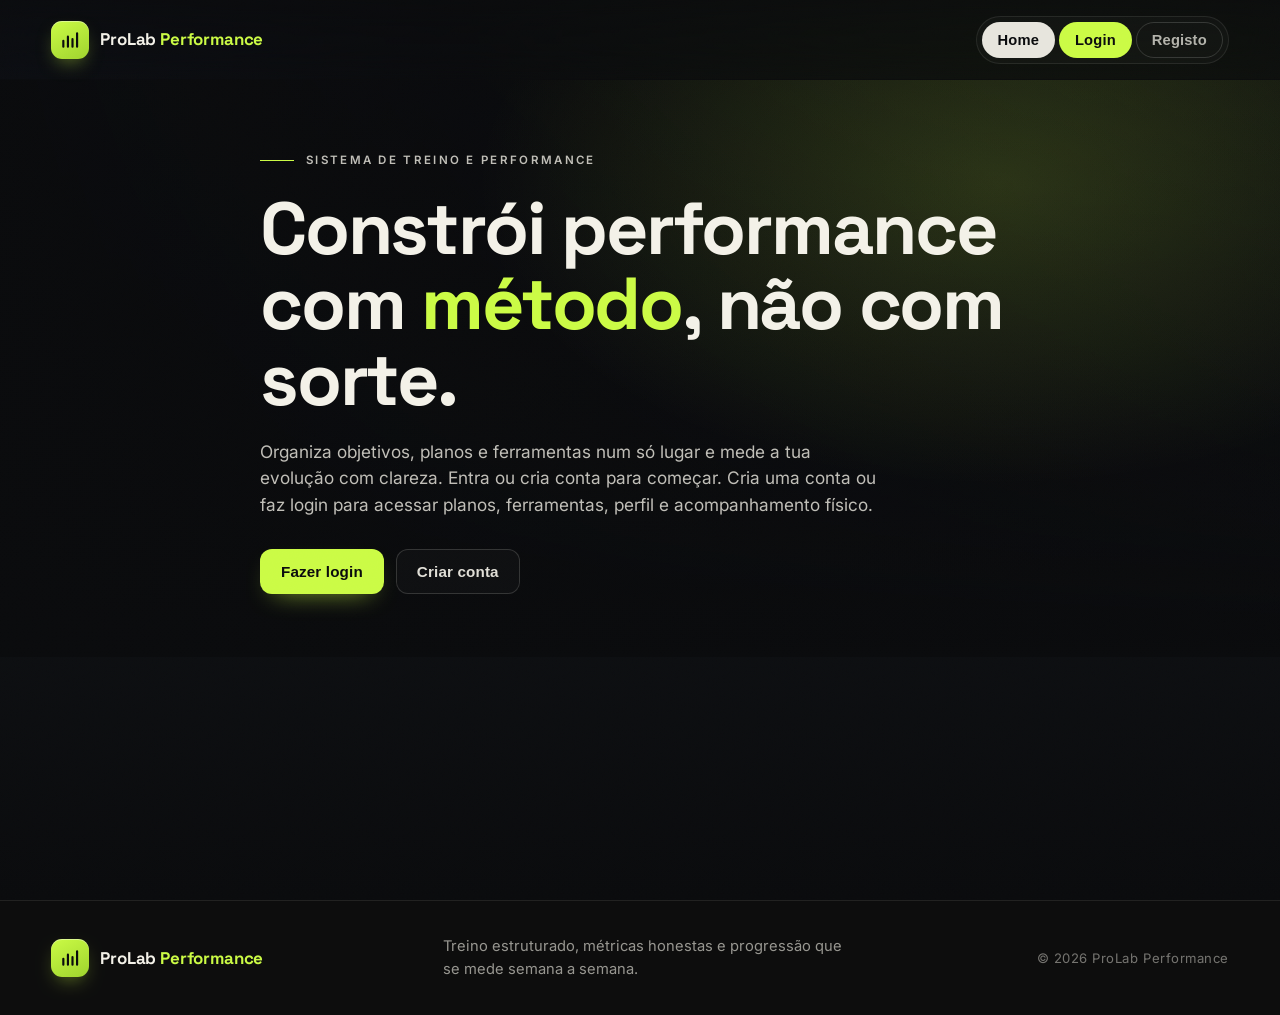
==== index.html @ 098d2c2e "Merge pull request #1 from joao-hollanda/main Novo Front" ====
<!DOCTYPE html>
<html lang="pt-PT">
<head>
  <meta charset="UTF-8" />
  <meta name="viewport" content="width=device-width, initial-scale=1.0" />

  <meta name="color-scheme" content="dark" />
  <meta name="theme-color" content="#0A0B0D" />
  <meta name="description" content="ProLab Performance — planos de treino, ferramentas e acompanhamento de performance." />
  <title>ProLab Performance</title>

  <!-- Google Fonts (Space Grotesk + Inter) -->
  <link rel="preconnect" href="https://fonts.googleapis.com" />
  <link rel="preconnect" href="https://fonts.gstatic.com" crossorigin />
  <link href="https://fonts.googleapis.com/css2?family=Inter:wght@400;500;600;700&family=Space+Grotesk:wght@400;500;600;700&display=swap" rel="stylesheet" />

  <link rel="stylesheet" href="style.css" />
</head>

<body class="logged-out">
  <a class="skip-link" href="#main">Saltar para o conteúdo</a>

  <header class="site-header" id="topo">
    <div class="container header-inner">
      <a class="brand" href="#home" aria-label="ProLab Performance">
        <span class="brand-mark" aria-hidden="true">
          <svg viewBox="0 0 24 24" fill="none" xmlns="http://www.w3.org/2000/svg">
            <path d="M4 20V13M9.5 20V8M15 20v-9M20.5 20V4" stroke="currentColor" stroke-width="2.6" stroke-linecap="round"/>
          </svg>
        </span>
        <span class="brand-text">ProLab <span>Performance</span></span>
      </a>

      <nav class="primary-nav" aria-label="Navegação principal">
        <button
          id="navToggle"
          class="nav-toggle"
          type="button"
          aria-controls="navMenu"
          aria-expanded="false"       
          aria-label="Abrir menu"
          data-ripple
        >
          <span class="nav-toggle-lines" aria-hidden="true"></span>
        </button>

        <div id="navMenu" class="nav-menu">
<!-- ARIA Tabs -->
<div class="tabs" role="tablist" aria-label="Abas do site">
  <button
    class="tab-btn"
    role="tab"
    id="tab-home"
    aria-controls="panel-home"
    aria-selected="true"
    tabindex="0"
    data-tab="home"
    data-ripple
  >
    Home
  </button>

  <button
    class="tab-btn"
    role="tab"
    id="tab-planos"
    aria-controls="panel-planos"
    aria-selected="false"
    tabindex="-1"
    data-tab="planos"
    data-ripple
  >
    Planos
  </button>

  <button
    class="tab-btn"
    role="tab"
    id="tab-ferramentas"
    aria-controls="panel-ferramentas"
    aria-selected="false"
    tabindex="-1"
    data-tab="ferramentas"
    data-ripple
  >
    Ferramentas
  </button>

  <button
    class="tab-btn"
    role="tab"
    id="tab-perfil"
    aria-controls="panel-perfil"
    aria-selected="false"
    tabindex="-1"
    data-tab="perfil"
    data-ripple
  >
    Perfil
  </button>

  <button class="tab-btn" type="button" id="openLogin" data-ripple>
    Login
  </button>

  <button class="tab-btn" type="button" id="openRegister" data-ripple>
    Registo
  </button>

  <button class="tab-btn" type="button" id="logoutButton" hidden data-ripple>
    Sair
  </button>
</div>
      </nav>
    </div>

    <div id="navBackdrop" class="nav-backdrop" aria-hidden="true"></div>
  </header>

  <main id="main">
    <!-- TAB: HOME -->
    <section
      id="panel-home"
      class="tabpanel"
      role="tabpanel"
      aria-labelledby="tab-home"
      data-tabpanel="home"
    >
      <nav class="panel-nav container" aria-label="Atalhos da aba Home" data-reveal data-delay="0">
        <a class="panel-link" href="#home-hero" data-subnav-link>Hero</a>
        <a class="panel-link" href="#home-objectivos" data-subnav-link>Objetivos</a>
      </nav>

      <section id="home-hero" class="hero" data-section>
        <div class="container hero-inner" data-reveal data-delay="0">
          <p class="kicker">Sistema de treino e performance</p>

          <h1 class="hero-title">
            Constrói performance com <span class="accent">método</span>, não com sorte.
          </h1>

<p class="hero-subtitle guest-only">
  Organiza objetivos, planos e ferramentas num só lugar e mede a tua evolução com clareza.
  Entra ou cria conta para começar.
</p>

<div class="hero-actions guest-only">
  <button class="btn btn-primary" type="button" data-open-login data-ripple>
    Fazer login
  </button>
  <button class="btn btn-ghost" type="button" data-open-register data-ripple>
    Criar conta
  </button>
</div>

<p class="hero-subtitle auth-only">
  Escolhe um objetivo, ajusta o nível do plano e acompanha a tua evolução com as ferramentas certas —
  semana após semana.
</p>

<div class="hero-actions auth-only">
  <button class="btn btn-primary" type="button" data-open-tab="planos" data-ripple>
    Ver planos
  </button>
  <button class="btn btn-ghost" type="button" data-open-tab="ferramentas" data-ripple>
    Abrir ferramentas
  </button>
</div>

<div class="hero-metrics auth-only" aria-label="Indicadores" data-reveal data-delay="140">
            <div class="metric">
              <span class="metric-value">4</span>
              <span class="metric-label">Abas</span>
            </div>
            <div class="metric">
              <span class="metric-value">4</span>
              <span class="metric-label">Objetivos</span>
            </div>
            <div class="metric">
              <span class="metric-value">3</span>
              <span class="metric-label">Níveis</span>
            </div>
          </div>
        </div>
      </section>

      <section id="home-objectivos" class="section" data-section>
        <div class="container">
          <header class="section-header" data-reveal data-delay="0">
            <p class="section-kicker">OBJETIVOS</p>
            <h2>Escolhe o teu objetivo</h2>
            <p class="section-subtitle">
              A seleção atualiza o plano recomendado na aba <strong>Planos</strong> e fica guardada.
            </p>
          </header>

          <div
            id="objectiveGroup"
            class="objective-grid"
            role="radiogroup"
            aria-label="Objetivo de treino"
          >
            <button
              class="objective-card"
              type="button"
              role="radio"
              aria-checked="false"
              tabindex="0"
              data-objective="hipertrofia"
              data-reveal
              data-delay="0"
              data-ripple
            >
              <span class="objective-emoji" aria-hidden="true">
                <svg viewBox="0 0 24 24" fill="none" xmlns="http://www.w3.org/2000/svg">
                  <path d="M6.5 9v6M4 10.5v3M17.5 9v6M20 10.5v3M6.5 12h11" stroke="currentColor" stroke-width="1.8" stroke-linecap="round" stroke-linejoin="round"/>
                </svg>
              </span>
              <span class="objective-title">Hipertrofia</span>
              <span class="objective-desc">Ganho de massa, volume e progressão.</span>
            </button>

            <button
              class="objective-card"
              type="button"
              role="radio"
              aria-checked="false"
              tabindex="-1"
              data-objective="emagrecimento"
              data-reveal
              data-delay="80"
              data-ripple
            >
              <span class="objective-emoji" aria-hidden="true">
                <svg viewBox="0 0 24 24" fill="none" xmlns="http://www.w3.org/2000/svg">
                  <path d="M12 3c.7 2.6-.9 4-2.2 5.3C8.3 9.7 7 11.2 7 13.6A5 5 0 0 0 17 14c0-2-1-3.6-2-5 .4 1-.5 2-1.4 2.2.8-2 .2-5.2-1.6-8.2Z" stroke="currentColor" stroke-width="1.7" stroke-linecap="round" stroke-linejoin="round"/>
                </svg>
              </span>
              <span class="objective-title">Emagrecimento</span>
              <span class="objective-desc">Força + condicionamento + consistência.</span>
            </button>

            <button
              class="objective-card"
              type="button"
              role="radio"
              aria-checked="false"
              tabindex="-1"
              data-objective="resistencia"
              data-reveal
              data-delay="160"
              data-ripple
            >
              <span class="objective-emoji" aria-hidden="true">
                <svg viewBox="0 0 24 24" fill="none" xmlns="http://www.w3.org/2000/svg">
                  <path d="M3 12h4l2-5 4 10 2-5h6" stroke="currentColor" stroke-width="1.8" stroke-linecap="round" stroke-linejoin="round"/>
                </svg>
              </span>
              <span class="objective-title">Resistência</span>
              <span class="objective-desc">Base aeróbica e intervalos controlados.</span>
            </button>

            <button
              class="objective-card"
              type="button"
              role="radio"
              aria-checked="false"
              tabindex="-1"
              data-objective="forca"
              data-reveal
              data-delay="240"
              data-ripple
            >
              <span class="objective-emoji" aria-hidden="true">
                <svg viewBox="0 0 24 24" fill="none" xmlns="http://www.w3.org/2000/svg">
                  <path d="M13 2 4 14h7l-1 8 9-12h-7l1-8Z" stroke="currentColor" stroke-width="1.7" stroke-linecap="round" stroke-linejoin="round"/>
                </svg>
              </span>
              <span class="objective-title">Força</span>
              <span class="objective-desc">Cargas altas, técnica e descanso.</span>
            </button>
          </div>
        </div>
      </section>
    </section>

    <!-- TAB: PLANOS -->
    <section
      id="panel-planos"
      class="tabpanel"
      role="tabpanel"
      aria-labelledby="tab-planos"
      data-tabpanel="planos"
      hidden
    >
      <nav class="panel-nav container" aria-label="Atalhos da aba Planos" data-reveal data-delay="0">
        <a class="panel-link" href="#planos-plano" data-subnav-link>Plano</a>
        <a class="panel-link" href="#planos-rotina" data-subnav-link>Rotina</a>
        <a class="panel-link" href="#planos-exportar" data-subnav-link>Exportar</a>
      </nav>

      <section class="section" id="planos-plano" data-section>
        <div class="container">
          <header class="section-header" data-reveal data-delay="0">
            <p class="section-kicker">PLANOS</p>
            <h2>Plano recomendado</h2>
            <p class="section-subtitle">
              Escolhe o nível e vê a rotina semanal. O objetivo vem da aba <strong>Home</strong>.
            </p>
          </header>

          <div class="plan-controls" data-reveal data-delay="80">
            <div class="segmented" role="radiogroup" aria-label="Nível do plano" id="levelGroup">
              <button class="seg-btn" type="button" role="radio" aria-checked="true" tabindex="0" data-level="iniciante" data-ripple>
                Iniciante
              </button>
              <button class="seg-btn" type="button" role="radio" aria-checked="false" tabindex="-1" data-level="intermedio" data-ripple>
                Intermédio
              </button>
              <button class="seg-btn" type="button" role="radio" aria-checked="false" tabindex="-1" data-level="avancado" data-ripple>
                Avançado
              </button>
            </div>

            <button class="btn btn-ghost" type="button" data-open-tab="home" data-scroll-to="#home-objectivos" data-ripple>
              Alterar objetivo
            </button>
          </div>

          <article id="planCard" class="plan-card" aria-live="polite" data-reveal data-delay="140">
            <div class="plan-empty">
              <p class="plan-empty-title">Ainda não escolheste um objetivo.</p>
              <p class="plan-empty-text">Vai à aba <strong>Home</strong>, seleciona um objetivo e volta aqui.</p>
            </div>
          </article>
        </div>
      </section>

      <section class="section section-alt" id="planos-rotina" data-section>
        <div class="container">
          <header class="section-header" data-reveal data-delay="0">
            <p class="section-kicker">ROTINA</p>
            <h2>Rotina semanal</h2>
            <p class="section-subtitle">
              Uma estrutura simples e consistente. Ajusta cargas/ritmo conforme o nível.
            </p>
          </header>

          <div class="table-wrap" data-reveal data-delay="80">
            <table class="routine-table" aria-label="Tabela de rotina semanal">
              <thead>
                <tr>
                  <th scope="col">Dia</th>
                  <th scope="col">Sessão</th>
                </tr>
              </thead>
              <tbody id="routineBody">
                <tr><td>—</td><td>Seleciona um objetivo para gerar a rotina.</td></tr>
              </tbody>
            </table>
          </div>
        </div>
      </section>

      <section class="section" id="planos-exportar" data-section>
        <div class="container">
          <header class="section-header" data-reveal data-delay="0">
            <p class="section-kicker">EXPORTAR</p>
            <h2>Imprimir / Exportar plano</h2>
            <p class="section-subtitle">
              Abre a vista de impressão com o plano e a rotina. (Funciona como “exportação” para PDF via browser.)
            </p>
          </header>

          <div class="export-actions" data-reveal data-delay="80">
            <button id="printPlan" class="btn btn-primary" type="button" data-ripple>
              Imprimir / Exportar
            </button>
            <p class="muted">
              Dica: no diálogo de impressão, escolhe “Guardar como PDF”.
            </p>
          </div>
        </div>
      </section>
    </section>

    <!-- TAB: FERRAMENTAS -->
    <section
      id="panel-ferramentas"
      class="tabpanel"
      role="tabpanel"
      aria-labelledby="tab-ferramentas"
      data-tabpanel="ferramentas"
      hidden
    >
      <nav class="panel-nav container" aria-label="Atalhos da aba Ferramentas" data-reveal data-delay="0">
        <a class="panel-link" href="#tools-imc" data-subnav-link>IMC</a>
        <a class="panel-link" href="#tools-hiit" data-subnav-link>HIIT</a>
        <a class="panel-link" href="#tools-checklist" data-subnav-link>Checklist</a>
        <a class="panel-link" href="#tools-quiz" data-subnav-link>Quiz</a>
      </nav>

      <section class="section" id="tools-imc" data-section>
        <div class="container">
          <header class="section-header" data-reveal data-delay="0">
            <p class="section-kicker">IMC</p>
            <h2>Calculadora de IMC</h2>
            <p class="section-subtitle">Aceita vírgula ou ponto. Validações incluídas e resultado com aria-live.</p>
          </header>

          <div class="tools-grid">
            <article class="tool-card" data-reveal data-delay="80">
              <form id="imcForm" class="form" novalidate>
                <div class="field">
                  <label for="peso">Peso (kg)</label>
                  <input id="peso" name="peso" type="text" inputmode="decimal" autocomplete="off" placeholder="Ex.: 72,5" />
                </div>

                <div class="field">
                  <label for="altura">Altura (m)</label>
                  <input id="altura" name="altura" type="text" inputmode="decimal" autocomplete="off" placeholder="Ex.: 1,75" />
                </div>

                <button class="btn btn-primary btn-full" type="submit" data-ripple>Calcular</button>
                <p id="resultado" class="result" role="status" aria-live="polite" aria-atomic="true"></p>
              </form>
            </article>

            <article class="tool-card tip-card" data-reveal data-delay="140">
              <h3>Nota rápida</h3>
              <p class="muted">
                O IMC é um indicador geral e não distingue massa muscular de gordura. Usa como referência, não como diagnóstico.
              </p>
              <button class="btn btn-ghost" type="button" data-open-tab="perfil" data-ripple>
                Guardar dados no Perfil
              </button>
            </article>
          </div>
        </div>
      </section>

      <section class="section section-alt" id="tools-hiit" data-section>
        <div class="container">
          <header class="section-header" data-reveal data-delay="0">
            <p class="section-kicker">HIIT</p>
            <h2>Temporizador HIIT</h2>
            <p class="section-subtitle">Ciclo de 30s em loop com progress ring SVG e Start/Pausa/Reset.</p>
          </header>

          <article class="tool-card timer-card" data-reveal data-delay="80">
            <div class="timer">
              <p id="timerPhase" class="timer-phase">Ciclo (30s)</p>

              <div
                id="timerRing"
                class="timer-ring"
                role="progressbar"
                aria-label="Tempo restante"
                aria-valuemin="0"
                aria-valuemax="30"
                aria-valuenow="30"
              >
                <svg class="timer-svg" viewBox="0 0 120 120" aria-hidden="true">
                  <circle class="timer-track" cx="60" cy="60" r="52"></circle>
                  <circle id="timerProgress" class="timer-progress" cx="60" cy="60" r="52"></circle>
                </svg>

                <div class="timer-center">
                  <span id="timerValue" class="timer-value">30</span>
                  <span class="timer-unit">s</span>
                </div>
              </div>

              <div class="timer-actions">
                <button id="timerStart" class="btn btn-primary" type="button" aria-pressed="false" data-ripple>Iniciar</button>
                <button id="timerReset" class="btn btn-ghost" type="button" data-ripple>Reset</button>
              </div>
            </div>
          </article>
        </div>
      </section>

      <section class="section" id="tools-checklist" data-section>
        <div class="container">
          <header class="section-header" data-reveal data-delay="0">
            <p class="section-kicker">CHECKLIST</p>
            <h2>Checklist semanal</h2>
            <p class="section-subtitle">Marca treinos concluídos. Guarda automaticamente (localStorage) por semana.</p>
          </header>

          <article class="tool-card" data-reveal data-delay="80">
            <div class="checklist-head">
              <div>
                <h3 class="h3">Semana</h3>
                <p class="muted" id="weekLabel">—</p>
              </div>
              <button id="resetChecklist" class="btn btn-ghost" type="button" data-ripple>Repor semana</button>
            </div>

            <div class="progress">
              <div class="progress-bar" id="checklistBar" style="width: 0%"></div>
            </div>
            <p class="muted" id="checklistMeta">0/7 concluídos</p>

            <div class="checklist" id="checklist"></div>
          </article>
        </div>
      </section>

      <section class="section section-alt" id="tools-quiz" data-section>
        <div class="container">
          <header class="section-header" data-reveal data-delay="0">
            <p class="section-kicker">QUIZ</p>
            <h2>Quiz rápido</h2>
            <p class="section-subtitle">3 perguntas com feedback imediato.</p>
          </header>

          <article class="tool-card" data-reveal data-delay="80">
            <div class="quiz-head">
              <p class="muted">Pontuação: <strong id="quizScore">0</strong>/3</p>
              <button id="resetQuiz" class="btn btn-ghost" type="button" data-ripple>Reiniciar</button>
            </div>

            <form id="quizForm" class="quiz" novalidate>
              <fieldset class="quiz-q" data-q="1" data-answer="b">
                <legend>1) Para hipertrofia, o mais importante é…</legend>
                <label class="opt"><input type="radio" name="q1" value="a" /> Treinar só cardio</label>
                <label class="opt"><input type="radio" name="q1" value="b" /> Progressão + volume consistente</label>
                <label class="opt"><input type="radio" name="q1" value="c" /> Cortar totalmente hidratos</label>
                <p class="feedback" aria-live="polite"></p>
              </fieldset>

              <fieldset class="quiz-q" data-q="2" data-answer="c">
                <legend>2) “Prefers-reduced-motion” serve para…</legend>
                <label class="opt"><input type="radio" name="q2" value="a" /> Aumentar FPS</label>
                <label class="opt"><input type="radio" name="q2" value="b" /> Guardar dados no browser</label>
                <label class="opt"><input type="radio" name="q2" value="c" /> Reduzir animações para utilizadores sensíveis a movimento</label>
                <p class="feedback" aria-live="polite"></p>
              </fieldset>

              <fieldset class="quiz-q" data-q="3" data-answer="a">
                <legend>3) Para calcular IMC precisamos de…</legend>
                <label class="opt"><input type="radio" name="q3" value="a" /> Peso e altura</label>
                <label class="opt"><input type="radio" name="q3" value="b" /> Idade e frequência cardíaca</label>
                <label class="opt"><input type="radio" name="q3" value="c" /> Passos diários</label>
                <p class="feedback" aria-live="polite"></p>
              </fieldset>
            </form>
          </article>
        </div>
      </section>
    </section>

    <!-- TAB: PERFIL -->
    <section
      id="panel-perfil"
      class="tabpanel"
      role="tabpanel"
      aria-labelledby="tab-perfil"
      data-tabpanel="perfil"
      hidden
    >
      <nav class="panel-nav container" aria-label="Atalhos da aba Perfil" data-reveal data-delay="0">
        <a class="panel-link" href="#perfil-dados" data-subnav-link>Dados</a>
        <a class="panel-link" href="#perfil-stats" data-subnav-link>Estatísticas</a>
      </nav>

      <section class="section" id="perfil-dados" data-section>
        <div class="container">
          <header class="section-header" data-reveal data-delay="0">
            <p class="section-kicker">PERFIL</p>
            <h2>Dados do utilizador</h2>
            <p class="section-subtitle">Guardado localmente no teu browser (localStorage).</p>
          </header>

          <div class="tools-grid">
            <article class="tool-card" data-reveal data-delay="80">
              <form id="profileForm" class="form" novalidate>
                <div class="field">
                  <label for="nome">Nome</label>
                  <input id="nome" name="nome" type="text" autocomplete="name" placeholder="Ex.: João" />
                </div>

                <div class="field">
                  <label for="idade">Idade</label>
                  <input id="idade" name="idade" type="number" inputmode="numeric" min="1" max="120" placeholder="Ex.: 17" />
                </div>

                <div class="field">
                  <label for="pesoPerfil">Peso (kg)</label>
                  <input id="pesoPerfil" name="pesoPerfil" type="text" inputmode="decimal" placeholder="Ex.: 72,5" />
                </div>

                <div class="field">
                  <label for="alturaPerfil">Altura (m)</label>
                  <input id="alturaPerfil" name="alturaPerfil" type="text" inputmode="decimal" placeholder="Ex.: 1,75" />
                </div>

                <button class="btn btn-primary btn-full" type="submit" data-ripple>Guardar perfil</button>
                <p class="muted" id="profileMsg" role="status" aria-live="polite"></p>
              </form>
            </article>

            <article class="tool-card" data-reveal data-delay="140">
              <h3>Atalhos</h3>
              <p class="muted">Depois de guardar, os valores preenchem automaticamente o IMC em Ferramentas.</p>
              <button class="btn btn-ghost" type="button" data-open-tab="ferramentas" data-scroll-to="#tools-imc" data-ripple>
                Ir para IMC
              </button>
              <button class="btn btn-ghost" type="button" data-open-tab="planos" data-ripple>
                Ver plano
              </button>
            </article>
          </div>
        </div>
      </section>

      <section class="section section-alt" id="perfil-stats" data-section>
        <div class="container">
          <header class="section-header" data-reveal data-delay="0">
            <p class="section-kicker">ESTATÍSTICAS</p>
            <h2>Resumo</h2>
            <p class="section-subtitle">IMC calculado a partir do Perfil + objetivo e nível atuais.</p>
          </header>

          <div class="stats-grid" data-reveal data-delay="80">
            <div class="stat-card">
              <p class="stat-label">IMC</p>
              <p class="stat-value" id="statIMC">—</p>
              <p class="muted" id="statIMCText">—</p>
            </div>

            <div class="stat-card">
              <p class="stat-label">Objetivo</p>
              <p class="stat-value" id="statObjetivo">—</p>
              <p class="muted">Selecionado na aba Home</p>
            </div>

            <div class="stat-card">
              <p class="stat-label">Nível do plano</p>
              <p class="stat-value" id="statNivel">—</p>
              <p class="muted">Definido na aba Planos</p>
            </div>
          </div>
        </div>
      </section>
    </section>
  </main>

  <footer class="site-footer">
    <div class="container footer-inner">
      <a class="brand" href="#home" aria-label="ProLab Performance">
        <span class="brand-mark" aria-hidden="true">
          <svg viewBox="0 0 24 24" fill="none" xmlns="http://www.w3.org/2000/svg">
            <path d="M4 20V13M9.5 20V8M15 20v-9M20.5 20V4" stroke="currentColor" stroke-width="2.6" stroke-linecap="round"/>
          </svg>
        </span>
        <span class="brand-text">ProLab <span>Performance</span></span>
      </a>
      <p class="footer-note">Treino estruturado, métricas honestas e progressão que se mede semana a semana.</p>
      <p class="footer-copy">© 2026 ProLab Performance</p>
    </div>
  </footer>

  <button id="topBtn" class="to-top" type="button" aria-label="Voltar ao topo" data-ripple>↑</button>
  <div id="toast" class="toast" role="status" aria-live="polite" aria-atomic="true"></div>

  <dialog id="loginDialog" class="auth-dialog">
  <form id="loginForm" class="form" method="dialog">
    <h2>Login</h2>

    <div class="field">
      <label for="loginEmail">E-mail</label>
      <input id="loginEmail" name="email" type="email" autocomplete="email" required />
    </div>

    <div class="field">
      <label for="loginPassword">Palavra-passe</label>
      <input id="loginPassword" name="password" type="password" autocomplete="current-password" required />
    </div>

    <button class="btn btn-primary btn-full" type="submit">Entrar</button>
    <button class="btn btn-ghost btn-full" type="button" data-close-dialog>Cancelar</button>

    <p id="loginMsg" class="muted" role="status" aria-live="polite"></p>
  </form>
</dialog>

<dialog id="registerDialog" class="auth-dialog">
  <form id="registerForm" class="form" method="dialog">
    <h2>Registo</h2>

    <div class="field">
      <label for="registerNome">Nome</label>
      <input id="registerNome" name="nome" type="text" autocomplete="name" required />
    </div>

    <div class="field">
      <label for="registerEmail">E-mail</label>
      <input id="registerEmail" name="email" type="email" autocomplete="email" required />
    </div>

    <div class="field">
      <label for="registerPassword">Palavra-passe</label>
      <input id="registerPassword" name="password" type="password" autocomplete="new-password" minlength="6" required />
    </div>

    <button class="btn btn-primary btn-full" type="submit">Criar conta</button>
    <button class="btn btn-ghost btn-full" type="button" data-close-dialog>Cancelar</button>

    <p id="registerMsg" class="muted" role="status" aria-live="polite"></p>
  </form>
</dialog>

  <noscript>
    <div class="noscript">Este site precisa de JavaScript para funcionar corretamente.</div>
  </noscript>

 <script src="script.js"></script>
<script src="auth-integration.js"></script></body>
</html>
---- style.css ----
/* ProLab Performance — sistema visual
   Carvão quente + off-white + acento "volt".
   Tipografia de display (Space Grotesk) para títulos, Inter para UI.
   Superfícies sólidas, hairlines, textura subtil. Sem glassmorphism em tudo.
*/

:root{
  /* Base */
  --ink:        #0A0B0D;
  --ink-2:      #0E1013;
  --surface:    #141619;
  --surface-2:  #181B1F;
  --elevated:   #1D2126;

  /* Texto */
  --paper:      #F3F1E8;
  --paper-rgb:  243,241,232;
  --muted:      #9BA0A6;
  --faint:      rgba(243,241,232,.06);

  /* Linhas */
  --line:       rgba(243,241,232,.09);
  --line-2:     rgba(243,241,232,.16);

  /* Acento */
  --accent:     #CBFB45;
  --accent-rgb: 203,251,69;
  --accent-deep:#9FD42E;
  --accent-soft:#E7FF9A;
  --danger:     #FF6B6B;
  --danger-rgb: 255,107,107;

  /* Raios */
  --r-xs: 8px;
  --r-sm: 12px;
  --r:    16px;
  --r-lg: 22px;
  --r-pill: 999px;

  /* Sombras (discretas, realistas) */
  --shadow1: 0 24px 60px -28px rgba(0,0,0,.7);
  --shadow2: 0 14px 34px -22px rgba(0,0,0,.6);

  --container: 1180px;
  --ease: cubic-bezier(.22,.85,.26,1);
  --header-h: 80px;

  --font-display: "Space Grotesk", "Inter", system-ui, sans-serif;
  --font-body: "Inter", system-ui, -apple-system, "Segoe UI", Roboto, Arial, sans-serif;
}

/* Base */
*{ box-sizing:border-box; }
html{ scroll-behavior:smooth; -webkit-text-size-adjust:100%; }

body{
  margin:0;
  font-family: var(--font-body);
  color: var(--paper);
  background:
    radial-gradient(1100px 620px at 82% -8%, rgba(var(--accent-rgb),.10), transparent 58%),
    radial-gradient(900px 600px at -6% 4%, rgba(120,150,255,.05), transparent 60%),
    linear-gradient(180deg, var(--ink), var(--ink-2) 60%, var(--ink));
  background-attachment: fixed;
  line-height:1.55;
  overflow-x:hidden;
  -webkit-font-smoothing:antialiased;
  text-rendering:optimizeLegibility;
}

/* Grão subtil para textura premium */
body::after{
  content:"";
  position:fixed;
  inset:0;
  z-index:9998;
  pointer-events:none;
  opacity:.04;
  mix-blend-mode:overlay;
  background-image:url("data:image/svg+xml,%3Csvg xmlns='http://www.w3.org/2000/svg' width='160' height='160'%3E%3Cfilter id='n'%3E%3CfeTurbulence type='fractalNoise' baseFrequency='0.8' numOctaves='2' stitchTiles='stitch'/%3E%3C/filter%3E%3Crect width='100%25' height='100%25' filter='url(%23n)'/%3E%3C/svg%3E");
}

a{ color:inherit; text-decoration:none; }
p{ margin:0; color:var(--muted); }
strong{ color: rgba(var(--paper-rgb),.96); font-weight:600; }
::selection{ background: rgba(var(--accent-rgb),.85); color:#0A0B0D; }

.container{
  width:min(var(--container), 92%);
  margin:0 auto;
}

/* A11y */
.skip-link{
  position:absolute;
  top:12px; left:12px;
  padding:10px 14px;
  border-radius: var(--r-sm);
  border:1px solid var(--line-2);
  background: var(--surface);
  font-weight:600;
  transform:translateY(-180%);
  transition: transform 200ms var(--ease);
  z-index:9999;
}
.skip-link:focus{ transform:translateY(0); }

:focus-visible{
  outline:2px solid rgba(var(--accent-rgb),.7);
  outline-offset:3px;
  border-radius:6px;
}

[data-section],
.hero,
.section{ scroll-margin-top: calc(var(--header-h) + 18px); }

/* Header */
.site-header{
  position:fixed;
  top:0; left:0; right:0;
  height:var(--header-h);
  z-index:1000;
  background: linear-gradient(180deg, rgba(10,11,13,.82), rgba(10,11,13,.55));
  backdrop-filter: blur(16px) saturate(140%);
  border-bottom:1px solid transparent;
  transition: height 240ms var(--ease), background 240ms var(--ease), border-color 240ms var(--ease);
}
.site-header.is-scrolled{
  height:66px;
  background: rgba(10,11,13,.9);
  backdrop-filter: blur(20px) saturate(150%);
  border-bottom-color: var(--line);
}

.header-inner{
  height:100%;
  display:flex;
  align-items:center;
  justify-content:space-between;
  gap:14px;
}

.brand{
  display:inline-flex;
  align-items:center;
  gap:11px;
  font-weight:700;
}
.brand-mark{
  width:38px; height:38px;
  display:grid; place-items:center;
  border-radius:11px;
  color:#0A0B0D;
  background: linear-gradient(150deg, var(--accent), var(--accent-deep));
  box-shadow: 0 8px 20px -8px rgba(var(--accent-rgb),.6), inset 0 1px 0 rgba(255,255,255,.4);
}
.brand-mark svg{ width:20px; height:20px; display:block; }
.brand-text{
  font-family: var(--font-display);
  font-weight:700;
  font-size:1.06rem;
  letter-spacing:-.01em;
}
.brand-text span{ color:var(--accent); }

/* Nav */
.primary-nav{ display:flex; align-items:center; gap:10px; }

.nav-toggle{
  display:none;
  width:46px; height:46px;
  border-radius:13px;
  border:1px solid var(--line-2);
  background: var(--surface);
  color:var(--paper);
  position:relative;
  overflow:hidden;
}
.nav-toggle-lines,
.nav-toggle-lines::before,
.nav-toggle-lines::after{
  content:"";
  position:absolute;
  left:50%;
  width:18px;
  height:2px;
  background: rgba(var(--paper-rgb),.92);
  border-radius:2px;
  transform:translateX(-50%);
  transition: transform 220ms var(--ease), top 220ms var(--ease), opacity 220ms var(--ease);
}
.nav-toggle-lines{ top:50%; }
.nav-toggle-lines::before{ top:-6px; }
.nav-toggle-lines::after{ top:6px; }

.nav-menu{ display:block; }

/* Tabs */
.tabs{
  display:flex;
  align-items:center;
  gap:4px;
  padding:5px;
  border:1px solid var(--line);
  background: rgba(255,255,255,.025);
  border-radius: var(--r-pill);
}
.tab-btn{
  appearance:none;
  border:1px solid transparent;
  background:transparent;
  color: rgba(var(--paper-rgb),.72);
  padding:9px 15px;
  border-radius: var(--r-pill);
  font-weight:600;
  font-size:.92rem;
  letter-spacing:.01em;
  cursor:pointer;
  transition: background 180ms var(--ease), color 180ms var(--ease), border-color 180ms var(--ease), transform 120ms var(--ease);
  position:relative;
  overflow:hidden;
}
.tab-btn:hover{ background: rgba(255,255,255,.05); color:var(--paper); }
.tab-btn:active{ transform:scale(.97); }
.tab-btn.is-active,
.tab-btn[aria-selected="true"]{
  background: rgba(var(--paper-rgb),.95);
  color:#0A0B0D;
}

/* Botões de auth no header destacados */
#openLogin{
  background: var(--accent);
  color:#0A0B0D;
}
#openLogin:hover{ background: var(--accent-soft); color:#0A0B0D; }
#openRegister{
  border-color: var(--line-2);
}
#openRegister:hover{ border-color: rgba(var(--accent-rgb),.5); }

/* Mobile menu */
.nav-backdrop{ display:none; }

@media (max-width: 880px){
  .nav-toggle{ display:inline-grid; place-items:center; }
  .nav-menu{
    display:none;
    position:fixed;
    top:12px;
    right:12px;
    width:min(340px, calc(100% - 24px));
    padding:14px;
    border-radius: var(--r-lg);
    background: var(--surface);
    border:1px solid var(--line-2);
    box-shadow: var(--shadow1);
  }
  .tabs{
    width:100%;
    border-radius: var(--r);
    padding:8px;
    display:grid;
    gap:6px;
    background:transparent;
    border:0;
  }
  .tab-btn{
    width:100%;
    justify-content:center;
    border-radius:12px;
    background: rgba(255,255,255,.04);
    border-color: var(--line);
  }

  body.nav-open .nav-menu{ display:block; }
  body.nav-open .nav-backdrop{
    display:block;
    position:fixed;
    inset:0;
    background: rgba(0,0,0,.55);
    backdrop-filter: blur(2px);
  }

  body.nav-open .nav-toggle-lines{ opacity:0; }
  body.nav-open .nav-toggle-lines::before{ top:0; opacity:1; transform:translateX(-50%) rotate(45deg); }
  body.nav-open .nav-toggle-lines::after{ top:0; opacity:1; transform:translateX(-50%) rotate(-45deg); }

  body.nav-open{ overflow:hidden; }
}

/* Main + panels */
main{ padding-top: var(--header-h); position:relative; z-index:1; }

.tabpanel{ min-height: calc(100vh - var(--header-h)); }
.tabpanel[hidden]{ display:none !important; }

/* Panel nav */
.panel-nav{
  display:flex;
  gap:8px;
  padding:18px 0 0;
  overflow:auto;
  scrollbar-width:none;
}
.panel-nav::-webkit-scrollbar{ display:none; }

.panel-link{
  flex:0 0 auto;
  display:inline-flex;
  align-items:center;
  gap:8px;
  padding:9px 14px;
  border-radius: var(--r-pill);
  border:1px solid var(--line);
  background: rgba(255,255,255,.025);
  color: rgba(var(--paper-rgb),.74);
  font-weight:600;
  font-size:.85rem;
  letter-spacing:.01em;
  transition: background 160ms var(--ease), color 160ms var(--ease), border-color 160ms var(--ease);
}
.panel-link:hover{ color:var(--paper); border-color: var(--line-2); }
.panel-link.is-active{
  background: rgba(var(--accent-rgb),.12);
  border-color: rgba(var(--accent-rgb),.4);
  color: var(--paper);
}

/* Hero */
.hero{
  position:relative;
  overflow:hidden;
  min-height: 440px;
  padding: clamp(36px, 7vh, 84px) 0;
  display:grid;
  align-items:center;
  --parallax-y: 0px;
}
.hero::before{
  content:"";
  position:absolute;
  inset:-150px -10%;
  background:
    url("https://images.unsplash.com/photo-1517836357463-d25dfeac3438?auto=format&fit=crop&w=2000&q=80")
    center 28%/cover no-repeat;
  transform: translate3d(0, calc(var(--parallax-y) * -1), 0);
  will-change: transform;
  filter: grayscale(1) contrast(1.08) brightness(.62);
}
.hero::after{
  content:"";
  position:absolute;
  inset:0;
  background:
    radial-gradient(900px 520px at 78% 18%, rgba(var(--accent-rgb),.16), transparent 58%),
    linear-gradient(90deg, rgba(10,11,13,.96) 0%, rgba(10,11,13,.78) 42%, rgba(10,11,13,.45) 100%),
    linear-gradient(180deg, rgba(10,11,13,.2), rgba(10,11,13,.72) 78%, var(--ink));
}

.hero-inner{
  position:relative;
  z-index:1;
  text-align:left;
  max-width: 760px;
  padding: 0;
}

.kicker{
  display:inline-flex;
  align-items:center;
  gap:12px;
  font-weight:600;
  letter-spacing:.2em;
  text-transform:uppercase;
  font-size:.72rem;
  color: rgba(var(--paper-rgb),.78);
  margin-bottom:22px;
}
.kicker::before{
  content:"";
  width:34px;
  height:1px;
  background: var(--accent);
}

.hero-title{
  margin:0;
  font-family: var(--font-display);
  font-weight:700;
  letter-spacing:-.03em;
  font-size: clamp(2.4rem, 6vw, 4.6rem);
  line-height:1.02;
}
.accent{ color:var(--accent); }

.hero-subtitle{
  margin: 22px 0 0;
  max-width: 56ch;
  font-size: 1.08rem;
  color: rgba(var(--paper-rgb),.78);
}

.hero-actions{
  margin-top: 30px;
  display:flex;
  gap:12px;
  flex-wrap:wrap;
}

.hero-metrics{
  margin-top: 34px;
  display:inline-grid;
  grid-auto-flow:column;
  gap:0;
  border:1px solid var(--line);
  border-radius: var(--r);
  background: rgba(10,11,13,.4);
  backdrop-filter: blur(8px);
  overflow:hidden;
}
.metric{
  display:grid;
  gap:4px;
  padding:14px 22px;
  border-right:1px solid var(--line);
}
.metric:last-child{ border-right:0; }
.metric-value{
  font-family: var(--font-display);
  font-weight:700;
  font-size:1.5rem;
  font-variant-numeric: tabular-nums;
  color:var(--paper);
}
.metric-label{
  font-size:.74rem;
  text-transform:uppercase;
  letter-spacing:.12em;
  color: rgba(var(--paper-rgb),.6);
}

@media (max-width: 640px){
  .hero-metrics{ grid-auto-flow:row; width:100%; }
  .metric{ border-right:0; border-bottom:1px solid var(--line); }
  .metric:last-child{ border-bottom:0; }
}

/* Sections */
.section{ padding: 92px 0; }
.section-alt{
  background:
    radial-gradient(900px 420px at 18% 26%, rgba(var(--accent-rgb),.06), transparent 60%),
    linear-gradient(180deg, rgba(255,255,255,.018), transparent 55%);
  border-top: 1px solid var(--line);
  border-bottom: 1px solid var(--line);
}
.section-header{ max-width: 760px; }
.section-kicker{
  margin:0 0 14px;
  display:inline-flex;
  align-items:center;
  gap:10px;
  font-weight:600;
  letter-spacing:.2em;
  text-transform:uppercase;
  font-size:.72rem;
  color: var(--accent);
}
.section-kicker::before{
  content:"";
  width:22px;
  height:1px;
  background: rgba(var(--accent-rgb),.6);
}
.section-header h2{
  margin:0;
  font-family: var(--font-display);
  font-weight:700;
  font-size: clamp(1.7rem, 3vw, 2.5rem);
  letter-spacing:-.025em;
  line-height:1.08;
}
.section-subtitle{ margin-top:12px; color: rgba(var(--paper-rgb),.72); }

/* Buttons */
.btn{
  position:relative;
  display:inline-flex;
  align-items:center;
  justify-content:center;
  gap:10px;
  padding:13px 20px;
  border-radius: var(--r-sm);
  font-weight:600;
  font-size:.95rem;
  letter-spacing:.01em;
  border:1px solid transparent;
  cursor:pointer;
  user-select:none;
  transition: transform 140ms var(--ease), box-shadow 200ms var(--ease), background 180ms var(--ease), border-color 180ms var(--ease), color 180ms var(--ease);
  overflow:hidden;
}
.btn:active{ transform: translateY(0) scale(.985); }

.btn-primary{
  background: var(--accent);
  color:#0A0B0D;
  box-shadow: 0 10px 26px -14px rgba(var(--accent-rgb),.8);
}
.btn-primary:hover{
  background: var(--accent-soft);
  transform: translateY(-2px);
  box-shadow: 0 16px 34px -14px rgba(var(--accent-rgb),.7);
}

.btn-ghost{
  background: rgba(255,255,255,.025);
  border-color: var(--line-2);
  color: rgba(var(--paper-rgb),.92);
}
.btn-ghost:hover{
  background: rgba(255,255,255,.06);
  border-color: rgba(var(--accent-rgb),.4);
  transform: translateY(-2px);
}

.btn-full{ width:100%; }

.muted{ color: rgba(var(--paper-rgb),.66); }

/* Ripple */
.ripple{
  position:absolute;
  border-radius:999px;
  background: rgba(10,11,13,.22);
  transform: scale(0);
  animation: ripple 560ms var(--ease);
  pointer-events:none;
}
.btn-ghost .ripple,
.tab-btn .ripple,
.objective-card .ripple,
.panel-link .ripple,
.to-top .ripple,
.nav-toggle .ripple{ background: rgba(var(--paper-rgb),.16); }
@keyframes ripple{ to { transform: scale(2.6); opacity: 0; } }

/* Objective cards */
.objective-grid{
  margin-top: 28px;
  display:grid;
  grid-template-columns: repeat(4, 1fr);
  gap: 14px;
}
@media (max-width: 960px){ .objective-grid{ grid-template-columns: repeat(2,1fr); } }
@media (max-width: 520px){ .objective-grid{ grid-template-columns: 1fr; } }

.objective-card{
  text-align:left;
  border-radius: var(--r);
  border: 1px solid var(--line);
  background: var(--surface);
  padding: 22px 20px 20px;
  cursor:pointer;
  transition: transform 220ms var(--ease), border-color 220ms var(--ease), box-shadow 220ms var(--ease), background 220ms var(--ease);
  position:relative;
  overflow:hidden;
}
.objective-card::before{
  content:"";
  position:absolute;
  inset:0 0 auto 0;
  height:1px;
  background: linear-gradient(90deg, transparent, rgba(var(--paper-rgb),.14), transparent);
}
.objective-card:hover{
  transform: translateY(-6px);
  border-color: var(--line-2);
  box-shadow: var(--shadow2);
}
.objective-card.is-selected{
  border-color: rgba(var(--accent-rgb),.55);
  background: linear-gradient(180deg, rgba(var(--accent-rgb),.08), var(--surface) 60%);
}
.objective-card.is-selected::after{
  content:"Selecionado";
  position:absolute;
  top:16px; right:16px;
  font-size:.68rem;
  font-weight:600;
  letter-spacing:.04em;
  color:#0A0B0D;
  background: var(--accent);
  padding:5px 10px;
  border-radius:999px;
}
.objective-emoji{
  display:inline-grid;
  place-items:center;
  width:46px; height:46px;
  border-radius:13px;
  color: var(--accent);
  background: rgba(var(--accent-rgb),.1);
  border: 1px solid rgba(var(--accent-rgb),.22);
  margin-bottom:16px;
}
.objective-emoji svg{ width:24px; height:24px; }
.objective-title{
  display:block;
  font-family: var(--font-display);
  font-weight:600;
  font-size:1.08rem;
  letter-spacing:-.01em;
  margin-bottom:6px;
}
.objective-desc{
  display:block;
  font-size:.92rem;
  color: rgba(var(--paper-rgb),.64);
}

/* Plan controls */
.plan-controls{
  margin-top: 22px;
  display:flex;
  align-items:center;
  justify-content:space-between;
  gap: 12px;
  flex-wrap:wrap;
}

/* Segmented */
.segmented{
  display:inline-flex;
  gap:4px;
  padding:5px;
  border-radius: var(--r-pill);
  border:1px solid var(--line);
  background: rgba(255,255,255,.025);
}
.seg-btn{
  position:relative;
  overflow:hidden;
  border:1px solid transparent;
  background: transparent;
  color: rgba(var(--paper-rgb),.72);
  font-weight:600;
  font-size:.92rem;
  padding:9px 15px;
  border-radius: var(--r-pill);
  cursor:pointer;
  transition: background 160ms var(--ease), color 160ms var(--ease), transform 120ms var(--ease);
}
.seg-btn:hover{ background: rgba(255,255,255,.05); color: var(--paper); }
.seg-btn:active{ transform: scale(.97); }
.seg-btn.is-active,
.seg-btn[aria-checked="true"]{
  background: var(--accent);
  color:#0A0B0D;
}

/* Plan card */
.plan-card{
  margin-top: 22px;
  position:relative;
  border-radius: var(--r-lg);
  border:1px solid var(--line);
  background: var(--surface);
  box-shadow: var(--shadow2);
  padding: 26px 24px;
  overflow:hidden;
}
.plan-card::before{
  content:"";
  position:absolute;
  left:0; top:0; bottom:0;
  width:3px;
  background: linear-gradient(180deg, var(--accent), transparent);
}
.plan-empty-title{ margin:0; font-family:var(--font-display); font-weight:600; font-size:1.15rem; color: var(--paper); }
.plan-empty-text{ margin-top:8px; color: rgba(var(--paper-rgb),.64); }

.plan-head{ display:grid; gap:10px; margin-bottom: 18px; }
.plan-kicker{
  margin:0;
  font-weight:600;
  font-size:.72rem;
  letter-spacing:.18em;
  text-transform:uppercase;
  color: var(--accent);
}
.plan-title{
  margin:0;
  font-family: var(--font-display);
  font-weight:700;
  font-size:1.5rem;
  letter-spacing:-.02em;
}
.plan-meta{ display:flex; flex-wrap:wrap; gap:8px; margin:0; }

.chip{
  display:inline-flex;
  align-items:center;
  padding:6px 12px;
  border-radius: var(--r-pill);
  font-weight:600;
  font-size:.8rem;
  color:#0A0B0D;
  background: var(--accent);
}
.chip-soft{
  color: rgba(var(--paper-rgb),.88);
  background: rgba(255,255,255,.04);
  border: 1px solid var(--line-2);
}

.plan-body{ display:grid; gap:16px; }
.plan-list{ margin:0; padding-left:0; list-style:none; display:grid; gap:10px; }
.plan-list li{
  position:relative;
  padding-left:26px;
  color: rgba(var(--paper-rgb),.84);
}
.plan-list li::before{
  content:"";
  position:absolute;
  left:4px; top:.6em;
  width:7px; height:7px;
  border-radius:2px;
  background: var(--accent);
  transform: rotate(45deg);
}
.plan-note{
  border-radius: var(--r-sm);
  padding: 14px 16px;
  background: rgba(0,0,0,.28);
  border: 1px solid var(--line);
}

/* Swap animation */
.plan-card.is-updating{ animation: planSwap 440ms var(--ease); }
@keyframes planSwap{
  0%{ opacity:.5; transform: translateY(6px); }
  100%{ opacity: 1; transform: translateY(0); }
}

/* Tables */
.table-wrap{
  border-radius: var(--r);
  border:1px solid var(--line);
  background: var(--surface);
  overflow:auto;
}
.routine-table{
  width:100%;
  border-collapse: collapse;
  min-width: 520px;
}
.routine-table th,
.routine-table td{
  padding: 14px 16px;
  border-bottom: 1px solid var(--line);
  text-align:left;
}
.routine-table th{
  font-family: var(--font-display);
  font-weight:600;
  font-size:.78rem;
  text-transform:uppercase;
  letter-spacing:.1em;
  color: rgba(var(--paper-rgb),.7);
  background: rgba(255,255,255,.025);
}
.routine-table td{ color: rgba(var(--paper-rgb),.84); }
.routine-table td:first-child{ font-weight:600; color: var(--paper); width:140px; }
.routine-table tbody tr:last-child td{ border-bottom:0; }
.routine-table tbody tr{ transition: background 140ms var(--ease); }
.routine-table tbody tr:hover td{ background: rgba(var(--accent-rgb),.04); }

.export-actions{ margin-top: 14px; display:grid; gap:12px; max-width: 520px; }

/* Tools */
.tools-grid{
  margin-top: 22px;
  display:grid;
  grid-template-columns: 1fr 1fr;
  gap: 16px;
}
@media (max-width: 900px){ .tools-grid{ grid-template-columns: 1fr; } }

.tool-card{
  border-radius: var(--r);
  border:1px solid var(--line);
  background: var(--surface);
  box-shadow: var(--shadow2);
  padding: 24px;
}
.tool-card h3{ margin-top:0; font-family:var(--font-display); font-weight:600; letter-spacing:-.01em; }
.tip-card h3{ margin-top:0; }

.form{ display:grid; gap: 14px; }
.field{ display:grid; gap: 7px; }
.field label{
  font-weight:600;
  font-size:.78rem;
  text-transform:uppercase;
  letter-spacing:.06em;
  color: rgba(var(--paper-rgb),.66);
}

/* Campos de texto (exclui checkbox/radio) */
input:not([type="checkbox"]):not([type="radio"]){
  width:100%;
  border-radius: var(--r-sm);
  border: 1px solid var(--line-2);
  background: rgba(0,0,0,.3);
  color: var(--paper);
  padding: 13px 14px;
  font: inherit;
  transition: border-color 160ms var(--ease), box-shadow 160ms var(--ease), background 160ms var(--ease);
}
input::placeholder{ color: rgba(var(--paper-rgb),.34); }
input:not([type="checkbox"]):not([type="radio"]):focus-visible{
  outline:none;
  border-color: rgba(var(--accent-rgb),.65);
  box-shadow: 0 0 0 3px rgba(var(--accent-rgb),.14);
  background: rgba(0,0,0,.4);
}
.result{
  min-height: 1.5em;
  font-family: var(--font-display);
  font-weight:600;
  color: var(--accent);
}
.result.is-error{ color: var(--danger); }

/* Timer */
.timer{ display:grid; gap: 14px; }
.timer-phase{
  margin:0;
  font-weight:600;
  letter-spacing:.18em;
  text-transform:uppercase;
  font-size:.72rem;
  color: var(--accent);
}
.timer-ring{
  position:relative;
  width: 188px;
  height: 188px;
  margin: 6px auto 0;
  border-radius: 999px;
  display:grid;
  place-items:center;
}
.timer-svg{
  width: 188px;
  height: 188px;
  transform: rotate(-90deg);
  filter: drop-shadow(0 12px 26px rgba(0,0,0,.4));
}
.timer-track{
  fill:none;
  stroke: rgba(var(--paper-rgb),.08);
  stroke-width: 10;
}
.timer-progress{
  fill:none;
  stroke: var(--accent);
  stroke-linecap: round;
  stroke-width: 10;
  stroke-dasharray: 0 999;
  stroke-dashoffset: 0;
  transition: stroke-dashoffset 180ms linear;
  filter: drop-shadow(0 0 8px rgba(var(--accent-rgb),.5));
}
.timer-center{
  position:absolute;
  display:inline-flex;
  align-items:baseline;
  gap: 4px;
}
.timer-value{
  font-family: var(--font-display);
  font-weight:700;
  font-size: 2.6rem;
  letter-spacing:-.04em;
  font-variant-numeric: tabular-nums;
}
.timer-unit{ font-weight:600; color: rgba(var(--paper-rgb),.6); }
.timer-actions{ display:flex; justify-content:center; gap:10px; flex-wrap:wrap; }

.timer-card{ max-width: 760px; margin:0 auto; }

/* Checklist */
.checklist-head{
  display:flex;
  justify-content:space-between;
  align-items:flex-start;
  gap:12px;
  flex-wrap:wrap;
}
.h3{ margin:0; font-family:var(--font-display); font-weight:600; font-size: 1.1rem; letter-spacing:-.01em; }
.progress{
  margin-top: 14px;
  width:100%;
  height:8px;
  border-radius:999px;
  border:1px solid var(--line);
  background: rgba(0,0,0,.3);
  overflow:hidden;
}
.progress-bar{
  height:100%;
  border-radius:999px;
  background: linear-gradient(90deg, var(--accent-deep), var(--accent));
  width:0%;
  transition: width 320ms var(--ease);
}
.checklist{
  margin-top: 14px;
  display:grid;
  grid-template-columns: repeat(2, 1fr);
  gap: 10px 12px;
}
@media (max-width: 720px){ .checklist{ grid-template-columns: 1fr; } }

.check-item{
  display:flex;
  align-items:center;
  gap:12px;
  padding: 13px 14px;
  border-radius: var(--r-sm);
  border:1px solid var(--line);
  background: rgba(255,255,255,.02);
  cursor:pointer;
  transition: border-color 160ms var(--ease), background 160ms var(--ease);
}
.check-item:hover{ border-color: var(--line-2); }
.check-item:has(input:checked){
  border-color: rgba(var(--accent-rgb),.4);
  background: rgba(var(--accent-rgb),.05);
}
.check-item input{ width:18px; height:18px; flex:0 0 auto; accent-color: var(--accent); }
.check-item span{ font-weight:500; font-size:.95rem; text-transform:none; letter-spacing:0; color: rgba(var(--paper-rgb),.88); }

/* Quiz */
.quiz-head{
  display:flex;
  justify-content:space-between;
  align-items:center;
  gap:10px;
  flex-wrap:wrap;
}
.quiz{ display:grid; gap: 14px; margin-top: 12px; }
.quiz-q{
  border-radius: var(--r);
  border:1px solid var(--line);
  background: rgba(255,255,255,.02);
  padding: 18px;
  transition: border-color 200ms var(--ease);
}
.quiz-q legend{
  font-family: var(--font-display);
  font-weight:600;
  color: rgba(var(--paper-rgb),.94);
  margin-bottom: 12px;
  padding:0;
}
.opt{
  display:flex;
  gap: 12px;
  align-items:flex-start;
  padding: 10px 12px;
  border-radius: var(--r-xs);
  cursor:pointer;
  font-weight:500;
  font-size:.96rem;
  color: rgba(var(--paper-rgb),.86);
  transition: background 140ms var(--ease);
}
.opt:hover{ background: rgba(255,255,255,.04); }
.opt input{ margin-top: 3px; width:17px; height:17px; flex:0 0 auto; accent-color: var(--accent); }

.feedback{
  margin-top: 10px;
  font-weight:600;
  min-height: 1.2em;
}
.quiz-q.is-correct{ border-color: rgba(var(--accent-rgb),.45); }
.quiz-q.is-wrong{ border-color: rgba(var(--danger-rgb),.45); }
.quiz-q.is-correct .feedback{ color: var(--accent); }
.quiz-q.is-wrong .feedback{ color: var(--danger); }

/* Perfil stats */
.stats-grid{
  display:grid;
  grid-template-columns: repeat(3, 1fr);
  gap: 16px;
}
@media (max-width: 900px){ .stats-grid{ grid-template-columns: 1fr; } }
.stat-card{
  position:relative;
  border-radius: var(--r);
  border:1px solid var(--line);
  background: var(--surface);
  padding: 22px;
  overflow:hidden;
}
.stat-card::before{
  content:"";
  position:absolute;
  inset:0 0 auto 0;
  height:1px;
  background: linear-gradient(90deg, rgba(var(--accent-rgb),.5), transparent 70%);
}
.stat-label{
  margin:0;
  font-weight:600;
  letter-spacing:.16em;
  text-transform:uppercase;
  font-size:.72rem;
  color: var(--accent);
}
.stat-value{
  margin: 12px 0 6px;
  font-family: var(--font-display);
  font-weight:700;
  font-size: 1.9rem;
  letter-spacing:-.025em;
  font-variant-numeric: tabular-nums;
}

/* Footer */
.site-footer{
  position:relative;
  z-index:1;
  border-top:1px solid var(--line);
  background: rgba(0,0,0,.25);
}
.footer-inner{
  display:flex;
  align-items:center;
  justify-content:space-between;
  gap:18px;
  flex-wrap:wrap;
  padding: 34px 0;
}
.footer-note{
  flex:1 1 280px;
  max-width:46ch;
  font-size:.92rem;
  color: rgba(var(--paper-rgb),.6);
}
.footer-copy{
  font-size:.82rem;
  letter-spacing:.04em;
  color: rgba(var(--paper-rgb),.45);
}

/* Back to top */
.to-top{
  position:fixed;
  right:20px;
  bottom:20px;
  width:48px;
  height:48px;
  border-radius:14px;
  border:1px solid var(--line-2);
  background: var(--elevated);
  color: var(--paper);
  display:grid;
  place-items:center;
  font-size:1.05rem;
  box-shadow: var(--shadow1);
  opacity:0;
  transform: translateY(10px);
  pointer-events:none;
  transition: opacity 200ms var(--ease), transform 200ms var(--ease), background 200ms var(--ease), border-color 200ms var(--ease);
  overflow:hidden;
  z-index: 900;
}
.to-top.is-visible{
  opacity:1;
  transform: translateY(0);
  pointer-events:auto;
}
.to-top:hover{ background: var(--surface-2); border-color: rgba(var(--accent-rgb),.4); }

/* Toast */
.toast{
  position:fixed;
  left:50%;
  bottom:22px;
  transform: translateX(-50%) translateY(20px);
  opacity:0;
  pointer-events:none;
  min-width: min(540px, calc(100% - 28px));
  padding: 14px 18px;
  border-radius: var(--r);
  border: 1px solid var(--line-2);
  background: var(--elevated);
  box-shadow: var(--shadow1);
  color: rgba(var(--paper-rgb),.94);
  font-weight: 500;
  z-index: 1100;
  transition: transform 240ms var(--ease), opacity 240ms var(--ease);
  overflow:hidden;
}
.toast::after{
  content:"";
  position:absolute;
  left:0; right:0; bottom:0;
  height:2px;
  background: var(--accent);
  transform-origin:left center;
  transform: scaleX(0);
}
.toast.toast--show{
  opacity:1;
  transform: translateX(-50%) translateY(0);
  pointer-events:auto;
}
.toast.toast--show::after{
  animation: toastBar var(--toast-duration, 2800ms) linear forwards;
}
.toast[data-variant="error"]::after{ background: var(--danger); }
@keyframes toastBar{ to { transform: scaleX(1); } }

/* Scroll reveal */
[data-reveal]{
  opacity:0;
  transform: translateY(16px);
  transition: opacity 620ms var(--ease), transform 620ms var(--ease);
  transition-delay: var(--reveal-delay, 0ms);
}
.is-visible{
  opacity:1 !important;
  transform: translateY(0) !important;
}

/* noscript */
.noscript{
  position: fixed;
  left: 12px;
  bottom: 12px;
  padding: 10px 14px;
  border-radius: var(--r-sm);
  background: var(--elevated);
  border: 1px solid var(--line-2);
}

/* Reduced motion */
@media (prefers-reduced-motion: reduce){
  html{ scroll-behavior:auto; }
  .hero::before{ transform:none !important; }
  [data-reveal]{ transition:none !important; opacity:1 !important; transform:none !important; }
  .timer-progress{ transition:none !important; }
  .btn, .tab-btn, .objective-card, .seg-btn, .panel-link{ transition:none !important; }
  .ripple{ display:none !important; }
}

/* Print */
@media print{
  body{ background:#fff !important; color:#000 !important; }
  body::after{ display:none !important; }
  .site-header, .to-top, .toast, .nav-backdrop, .panel-nav, .noscript, .site-footer{ display:none !important; }
  main{ padding-top: 0 !important; }

  .tabpanel{ display:none !important; }
  #panel-planos{ display:block !important; }

  .tool-card, .plan-card, .table-wrap, .stat-card{
    background:#f5f5f5 !important;
    border:1px solid #ddd !important;
    box-shadow:none !important;
  }
  .routine-table th{ background:#f3f3f3 !important; color:#000 !important; }
  .routine-table td{ color:#000 !important; }
  p, .muted{ color:#333 !important; }
}

/* Auth dialogs */
.auth-dialog{
  width: min(440px, calc(100% - 28px));
  border: 1px solid var(--line-2);
  border-radius: var(--r-lg);
  padding: 28px;
  background: var(--surface);
  color: var(--paper);
  box-shadow: var(--shadow1);
}
.auth-dialog::backdrop{
  background: rgba(5,6,7,.7);
  backdrop-filter: blur(6px);
}
.auth-dialog h2{
  margin: 0 0 18px;
  font-family: var(--font-display);
  font-weight:700;
  letter-spacing:-.02em;
}
.auth-dialog .btn-ghost{ margin-top:2px; }

#openLogin[hidden],
#openRegister[hidden],
#logoutButton[hidden]{ display: none !important; }

/* Estados de sessão */
body.logged-out #tab-planos,
body.logged-out #tab-ferramentas,
body.logged-out #tab-perfil,
body.logged-out #panel-planos,
body.logged-out #panel-ferramentas,
body.logged-out #panel-perfil,
body.logged-out #home-objectivos,
body.logged-out .panel-nav,
body.logged-out .auth-only{
  display: none !important;
}

/* Conteúdo só para quem está autenticado */
body.logged-in .guest-only{ display: none !important; }

/* Visitante: hero + subtítulo + CTAs de conta (login/registo) */
body.logged-out .guest-only{ display: flex; }
body.logged-out p.guest-only{ display: block; }

body.logged-out .hero-subtitle::after{
  content: " Cria uma conta ou faz login para acessar planos, ferramentas, perfil e acompanhamento físico.";
}
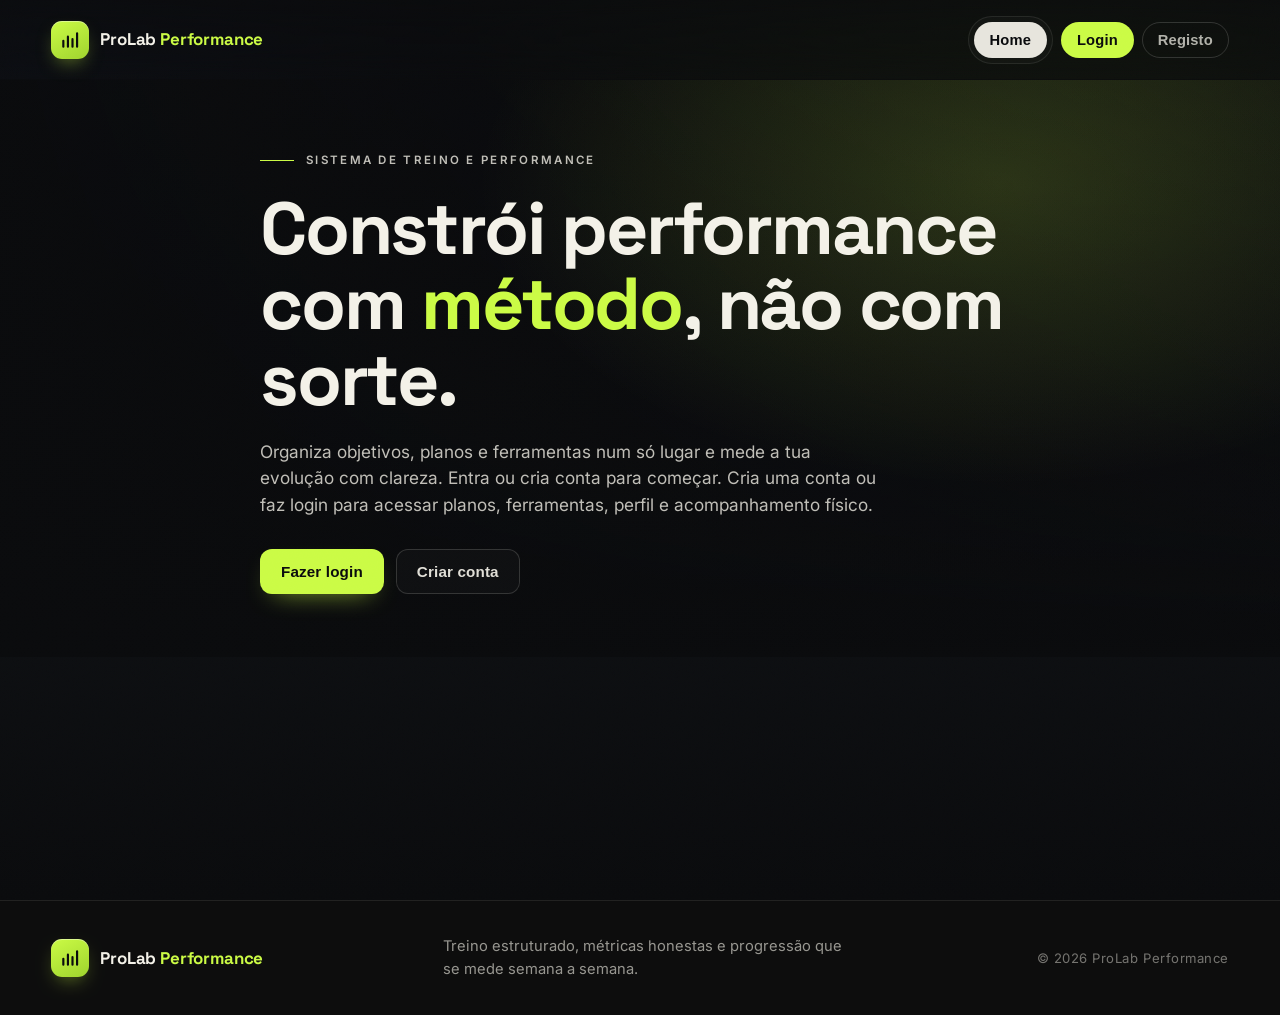
==== commit 835c18bf: "Fix: Make Treinos, Planos, Ferramentas and Perfil tabs visible only for authenticated users by addin" ====
--- a/index.html
+++ b/index.html
@@ -44,72 +44,20 @@
           <span class="nav-toggle-lines" aria-hidden="true"></span>
         </button>
 
-        <div id="navMenu" class="nav-menu">
-<!-- ARIA Tabs -->
-<div class="tabs" role="tablist" aria-label="Abas do site">
-  <button
-    class="tab-btn"
-    role="tab"
-    id="tab-home"
-    aria-controls="panel-home"
-    aria-selected="true"
-    tabindex="0"
-    data-tab="home"
-    data-ripple
-  >
-    Home
-  </button>
-
-  <button
-    class="tab-btn"
-    role="tab"
-    id="tab-planos"
-    aria-controls="panel-planos"
-    aria-selected="false"
-    tabindex="-1"
-    data-tab="planos"
-    data-ripple
-  >
-    Planos
-  </button>
-
-  <button
-    class="tab-btn"
-    role="tab"
-    id="tab-ferramentas"
-    aria-controls="panel-ferramentas"
-    aria-selected="false"
-    tabindex="-1"
-    data-tab="ferramentas"
-    data-ripple
-  >
-    Ferramentas
-  </button>
-
-  <button
-    class="tab-btn"
-    role="tab"
-    id="tab-perfil"
-    aria-controls="panel-perfil"
-    aria-selected="false"
-    tabindex="-1"
-    data-tab="perfil"
-    data-ripple
-  >
-    Perfil
-  </button>
-
-  <button class="tab-btn" type="button" id="openLogin" data-ripple>
-    Login
-  </button>
-
-  <button class="tab-btn" type="button" id="openRegister" data-ripple>
-    Registo
-  </button>
-
-  <button class="tab-btn" type="button" id="logoutButton" hidden data-ripple>
-    Sair
-  </button>
+<div id="navMenu" class="nav-menu">
+  <div class="tabs" role="tablist" aria-label="Abas do site">
+    <button class="tab-btn" role="tab" id="tab-home" aria-controls="panel-home" aria-selected="true" tabindex="0" data-tab="home" data-ripple>Home</button>
+    <button class="tab-btn auth-only" role="tab" id="tab-treinos" aria-controls="panel-treinos" aria-selected="false" tabindex="-1" data-tab="treinos" data-ripple>Treinos</button>
+    <button class="tab-btn auth-only" role="tab" id="tab-planos" aria-controls="panel-planos" aria-selected="false" tabindex="-1" data-tab="planos" data-ripple>Planos</button>
+    <button class="tab-btn auth-only" role="tab" id="tab-ferramentas" aria-controls="panel-ferramentas" aria-selected="false" tabindex="-1" data-tab="ferramentas" data-ripple>Ferramentas</button>
+    <button class="tab-btn auth-only" role="tab" id="tab-perfil" aria-controls="panel-perfil" aria-selected="false" tabindex="-1" data-tab="perfil" data-ripple>Perfil</button>
+  </div>
+
+  <div class="auth-buttons" style="display: flex; gap: 8px; margin-left: 8px;">
+    <button class="tab-btn" type="button" id="openLogin" data-ripple>Login</button>
+    <button class="tab-btn" type="button" id="openRegister" data-ripple>Registo</button>
+    <button class="tab-btn" type="button" id="logoutButton" hidden data-ripple>Sair</button>
+  </div>
 </div>
       </nav>
     </div>
@@ -284,6 +232,45 @@
       </section>
     </section>
 
+    <section
+      id="panel-treinos"
+      class="tabpanel"
+      role="tabpanel"
+      aria-labelledby="tab-treinos"
+      data-tabpanel="treinos"
+      hidden
+    >
+      <nav class="panel-nav container" aria-label="Atalhos da aba Treinos" data-reveal data-delay="0">
+        <a class="panel-link" href="#treinos-novo" data-subnav-link>Registar Treino</a>
+        <a class="panel-link" href="#treinos-historico" data-subnav-link>Histórico</a>
+      </nav>
+
+      <section class="section" id="treinos-novo" data-section>
+        <div class="container">
+          <header class="section-header"><h2>Registar Sessão</h2></header>
+          <article class="tool-card">
+            <form id="formNovoTreino" class="form" novalidate>
+              <div class="tools-grid">
+                <div class="field"><label>Data</label><input id="dataSessao" name="dataSessao" type="date" required /></div>
+                <div class="field"><label>Tipo</label><input id="tipoTreino" name="tipoTreino" type="text" placeholder="Ex: Peito e Tríceps" required /></div>
+                <div class="field"><label>Duração (min)</label><input id="duracaoTreino" name="duracaoTreino" type="number" placeholder="Ex: 60" /></div>
+              </div>
+              <div id="listaSeries" style="display: grid; gap: 14px; margin-top: 20px;"></div>
+              <button type="button" id="btnAdicionarSerie" class="btn btn-ghost" style="margin-top: 10px;">+ Adicionar Exercício</button>
+              <button type="submit" class="btn btn-primary" style="margin-top: 10px;">Guardar Treino</button>
+            </form>
+          </article>
+        </div>
+      </section>
+
+      <section class="section section-alt" id="treinos-historico" data-section>
+        <div class="container">
+          <header class="section-header"><h2>O teu Histórico</h2></header>
+          <div id="containerHistorico" style="display: grid; gap: 16px; margin-top: 24px;"><p class="muted">A carregar histórico...</p></div>
+        </div>
+      </section>
+    </section>
+
     <!-- TAB: PLANOS -->
     <section
       id="panel-planos"
@@ -575,31 +562,31 @@
 
           <div class="tools-grid">
             <article class="tool-card" data-reveal data-delay="80">
-              <form id="profileForm" class="form" novalidate>
-                <div class="field">
-                  <label for="nome">Nome</label>
-                  <input id="nome" name="nome" type="text" autocomplete="name" placeholder="Ex.: João" />
-                </div>
-
-                <div class="field">
-                  <label for="idade">Idade</label>
-                  <input id="idade" name="idade" type="number" inputmode="numeric" min="1" max="120" placeholder="Ex.: 17" />
-                </div>
-
-                <div class="field">
-                  <label for="pesoPerfil">Peso (kg)</label>
-                  <input id="pesoPerfil" name="pesoPerfil" type="text" inputmode="decimal" placeholder="Ex.: 72,5" />
-                </div>
-
-                <div class="field">
-                  <label for="alturaPerfil">Altura (m)</label>
-                  <input id="alturaPerfil" name="alturaPerfil" type="text" inputmode="decimal" placeholder="Ex.: 1,75" />
-                </div>
-
-                <button class="btn btn-primary btn-full" type="submit" data-ripple>Guardar perfil</button>
-                <p class="muted" id="profileMsg" role="status" aria-live="polite"></p>
-              </form>
-            </article>
+<form id="profileForm" class="form" novalidate>
+  <div class="field">
+    <label for="nome">Nome</label>
+    <input id="nome" name="nome" type="text" placeholder="Teu nome" />
+  </div>
+
+  <div class="field">
+    <label for="idade">Idade</label>
+    <input id="idade" name="idade" type="number" placeholder="Ex: 25" />
+  </div>
+
+  <div class="field">
+    <label for="pesoPerfil">Peso (kg)</label>
+    <input id="pesoPerfil" name="peso" type="text" placeholder="Ex: 75,5" />
+  </div>
+
+  <div class="field">
+    <label for="alturaPerfil">Altura (m)</label>
+    <input id="alturaPerfil" name="altura" type="text" placeholder="Ex: 1,75" />
+  </div>
+
+  <button class="btn btn-primary btn-full" type="submit" data-ripple>Guardar perfil</button>
+  <p class="muted" id="profileMsg" role="status" aria-live="polite"></p>
+</form>
+</article>
 
             <article class="tool-card" data-reveal data-delay="140">
               <h3>Atalhos</h3>
--- a/style.css
+++ b/style.css
@@ -1231,3 +1231,8 @@
 body.logged-out .hero-subtitle::after{
   content: " Cria uma conta ou faz login para acessar planos, ferramentas, perfil e acompanhamento físico.";
 }
+
+.nav-menu {
+    display: flex;
+    align-items: center;
+}
